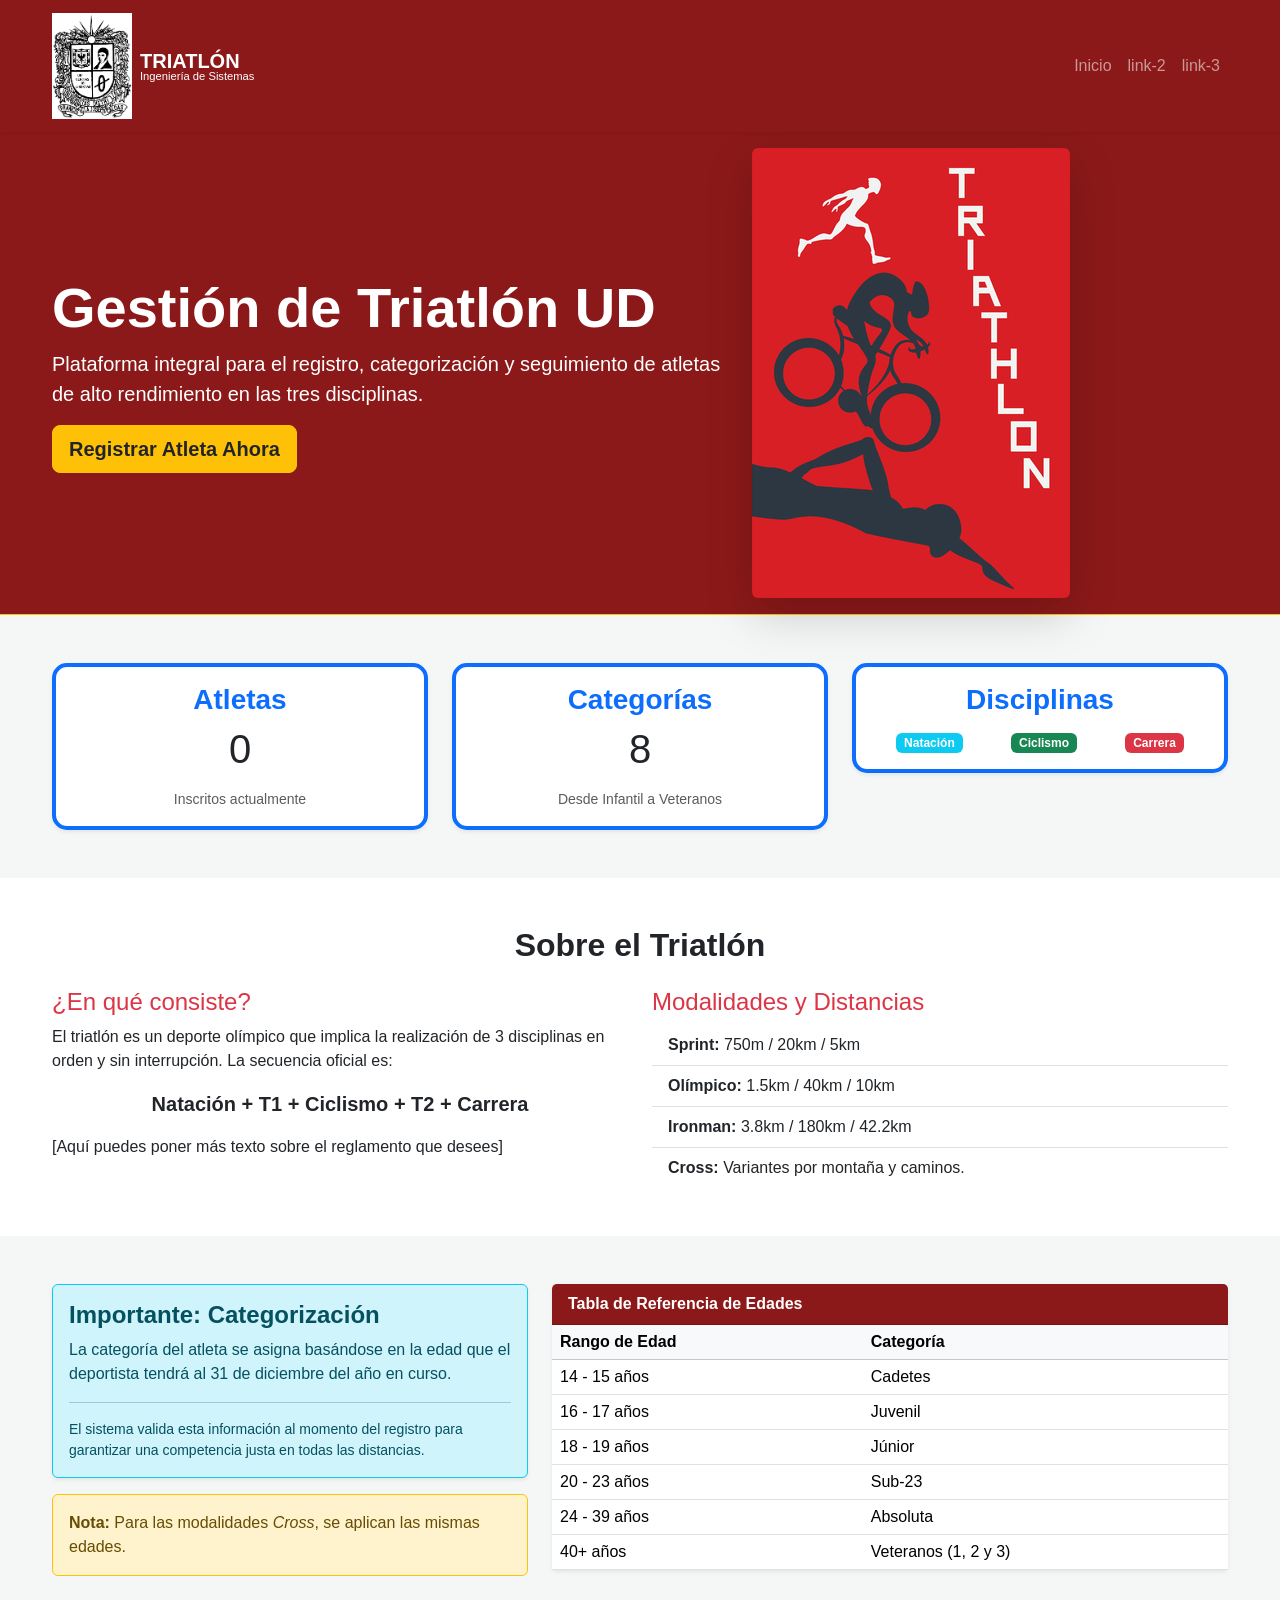
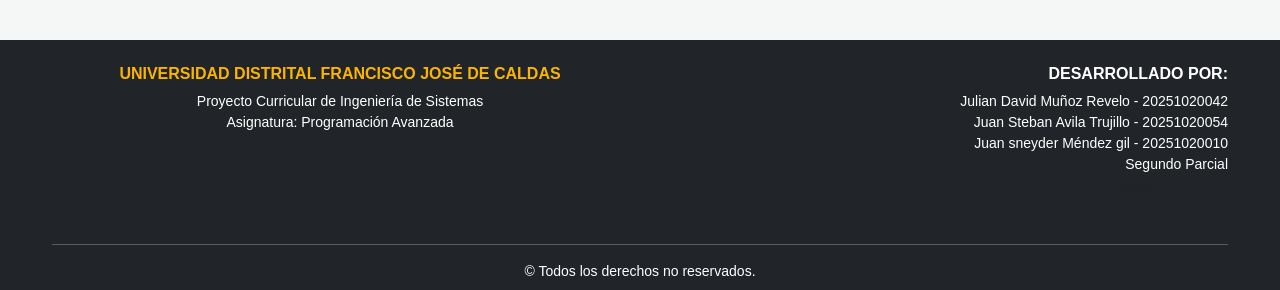
==== public_html/index.html @ f11abdf2 "Frontend dia 1 clases, inicio(hero) con informacion" ====
<html>
<head>
    <meta charset="UTF-8">
    
    <title>Triatlón UD - Gestión de Atletas</title>
    
    <!-- framework de bootrap 5 (no se descarga) -->
    
    <!-- Bootstrap es un framework de CSS (un conjunto de estilos ya escritos por profesionales)
    que nos permite diseñar interfaces bonitas, modernas y adaptables a celulares y computadores (responsive)
    sin tener que escribir miles de líneas de CSS desde cero. -->
    
    <link href="https://cdn.jsdelivr.net/npm/bootstrap@5.3.0/dist/css/bootstrap.min.css" rel="stylesheet">  
    
    <link rel="stylesheet" href="css/style.css">

</head>
<body>
    
    <!-- barra de navegacion (nav bar) -->
    
    <nav class="navbar navbar-expand navbar-dark bg-institucional shadow-sm">
    <div class="container">
        
        <!-- logo ud como boton por etiqueta <a> y href -->
        
        <a class="navbar-brand d-flex align-items-center" href="index.html">
            <img src="img/Logo Oficial UD sin color en png.png" alt=" img-UD" width="80" class="me-2">
            <div class="lh-1">
                <span class="fw-bold d-block">TRIATLÓN </span>
                <small class="style-subtitle" style="font-size: 0.7rem;">Ingeniería de Sistemas</small>
            </div>
        </a>
        
        <div class="navbar-nav">
            <a class="nav-link" href="index.html">Inicio</a>
            <a class="nav-link" href="#">link-2</a>
            <a class="nav-link" href="#">link-3</a>
        </div>
    </div>
</nav>
    
    <!-- Main-->
    <main class="main-content">
        
        <!-- bienvenida (se le llama hero section nose porque pero aja, le puse id hero) -->
        
        <!-- class="py-5" Agrega un padding (espacio interno) arriba y abajo de nivel 5. 
        Esto hace que la seccion no se vea apretada. hay un borde muy pequeño dorado que separa esta parte -->
        
        <section id="hero" class="py-3 text-white bg-institucional border-bottom border-warning">
    <div class="container">
        <div class="row align-items-center">
            
            <!-- En Bootstrap, el sistema de rejilla (grid) divide la pantalla en 12 columnas invisibles. 
            Cuando usas col-#, estás definiendo qué parte de ese total ocupa cada elemento. en porcentaje -->
            
            <div class="col-7">
                <h1 class="display-4 fw-bold">Gestión de Triatlón UD</h1>
                <p class="lead">Plataforma integral para el registro, categorización y seguimiento de atletas de alto rendimiento en las tres disciplinas.</p>
               
                <!-- boton de registrar atleta -->
                
                <a href="pages/registro.html" class="btn btn-warning btn-lg fw-bold text-dark">Registrar Atleta Ahora</a>
            </div>
            <div class="col-5">
                <img src="img/80789773-cartel-para-las-competiciones-de-triatlón-ilustración-vectorial-con-corredor-ciclista-y-nadador.jpg" alt="Triatlón" class="img-fluid rounded shadow-lg">
            </div>
        </div>
    </div>
</section>

        <!-- dashboard o seccion donde aparece atletas y categorias -->
<section id="dashboard" class="py-5">
    <div class="container">
        <div class="row text-center">
            <div class="col-4">
                
                <!-- card: Crea un recuadro con un borde gris muy fino, 
                fondo blanco y bordes redondeados. Es la base de la tarjeta. -->
                <div class="card card-deportiva shadow-sm p-3 border-start border-primary border-4">
                    <h3 class="fw-bold text-primary">Atletas</h3>
                    <!-- Después, con JavaScript, se busca este elemento
                    para cambiar el "0" por el número real de atletas que 
                    se tenga desde la base de datos. -->
                    <p class="display-6" id="count-atletas">0</p>
                    <small class="text-muted">Inscritos actualmente</small>
                </div>
            </div>
            <div class="col-4">
                <div class="card card-deportiva shadow-sm p-3 border-start border-primary border-4">
                    <h3 class="fw-bold text-primary">Categorías</h3>
                    <p class="display-6">8</p>
                    <small class="text-muted">Desde Infantil a Veteranos</small>
                </div>
            </div>
            <div class="col-4">
                <div class="card card-deportiva shadow-sm p-3 border-start border-primary border-4">
                    <h3 class="fw-bold text-primary">Disciplinas</h3>
                    <div class="d-flex justify-content-around mt-2">
                        <span class="badge bg-info">Natación</span>
                        <span class="badge bg-success">Ciclismo</span>
                        <span class="badge bg-danger">Carrera</span>
                    </div>
                </div>
            </div>
        </div>
    </div>
</section>

<section id="info-deporte" class="py-5 bg-white">
    <div class="container">
        <h2 class="text-center mb-4 fw-bold ">Sobre el Triatlón</h2>
        <!-- el row permite dos partes o partidos a la mitad ya que da las 12 unidades de ancho -->
        <div class="row">
            <div class="col-6">
                <h4 class="text-danger">¿En qué consiste?</h4>
                <p>El triatlón es un deporte olímpico que implica la realización de 3 disciplinas en orden y sin interrupción. La secuencia oficial es:</p>
                <p class="text-center fw-bold fs-5">
                    Natación + T1 + Ciclismo + T2 + Carrera
                </p>
                <p>[Aquí puedes poner más texto sobre el reglamento que desees]</p>
            </div>
            <div class="col-6">
                <h4 class="text-danger">Modalidades y Distancias</h4>
                <!-- lista de categorias -->
                <ul class="list-group list-group-flush">
                    <li class="list-group-item"><strong>Sprint:</strong> 750m / 20km / 5km</li>
                    <li class="list-group-item"><strong>Olímpico:</strong> 1.5km / 40km / 10km</li>
                    <li class="list-group-item"><strong>Ironman:</strong> 3.8km / 180km / 42.2km</li>
                    <li class="list-group-item"><strong>Cross:</strong> Variantes por montaña y caminos.</li>
                </ul>
            </div>
        </div>
    </div>
</section>  
        
        <!-- tabla de categorias -->
<section id="categorias" class="py-5">
    <div class="container">
        <div class="row">
            <div class="col-5">
                <!-- alert le da el relleno (padding) y bordes redondeados. 
                alert-info le aplica el color azul claro -->
                <div class="alert alert-info border-info shadow-sm">
                    <h4 class="alert-heading fw-bold">
                         Importante: Categorización
                    </h4>
                    <p>La categoría del atleta se asigna basándose en la edad que el deportista tendrá al 31 de diciembre del año en curso.</p>
                    <hr>
                    <p class="mb-0 small">El sistema valida esta información al momento del registro para garantizar una competencia justa en todas las distancias.</p>
                </div>

                <div class="alert alert-warning border-warning">
                    <strong>Nota:</strong> Para las modalidades <em>Cross</em>, se aplican las mismas edades.
                </div>
            </div>

            <div class="col-7">
                <div class="card border-0 shadow-sm">
                    <div class="card-header bg-institucional text-white fw-bold">
                        Tabla de Referencia de Edades
                    </div>
                    <table class="table mb-0">
                        <thead class="table-light">
                            <tr>
                                <th>Rango de Edad</th>
                                <th>Categoría</th>
                            </tr>
                        </thead>
                        <tbody>
                            <tr><td>14 - 15 años</td><td>Cadetes</td></tr>
                            <tr><td>16 - 17 años</td><td>Juvenil</td></tr>
                            <tr><td>18 - 19 años</td><td>Júnior</td></tr>
                            <tr><td>20 - 23 años</td><td>Sub-23</td></tr>
                            <tr><td>24 - 39 años</td><td>Absoluta</td></tr>
                            <tr><td>40+ años</td><td>Veteranos (1, 2 y 3)</td></tr>
                        </tbody>
                    </table>
                </div>
            </div>
        </div>
    </div>
</section>  
        
    </main>
    
    <!-- pie de pagina -->
    
    <footer class="bg-dark text-white pt-4 pb-2 mt-auto">
        <div class="container">
            <div class="row text-center text-start">
                <div class="col-6 mb-3">
                    <h6 class="text-uppercase fw-bold text-dorado">Universidad Distrital Francisco José de Caldas</h6>
                    <p class="small">Proyecto Curricular de Ingeniería de Sistemas<br>
                    Asignatura: Programación Avanzada</p>
                </div>
                <div class="col-6 text-md-end mb-3">
                    <h6 class="text-uppercase fw-bold">Desarrollado por:</h6>
                    <p class="small mb-0"> Julian David Muñoz Revelo - 20251020042 <br>
                                           Juan Steban Avila Trujillo - 20251020054 <br>
                                           Juan sneyder Méndez gil  - 20251020010 <br>
                                           Segundo Parcial</p>
                    <p class="small text-muted">Bogotá D.C. - 2026</p>
                </div>
            </div>
            <hr class="bg-secondary">
            <div class="text-center">
                <p class="small mb-0">&copy; Todos los derechos no reservados.</p>
            </div>
        </div>
    </footer>
    
    <!-- Importa el archivo de JavaScript de Bootstrap. Esto es necesario para dar vida a componentes interactivos
    como barras de navegación colapsables, menús desplegables y ventanas modales de alerta -->
    <script src="https://cdn.jsdelivr.net/npm/bootstrap@5.3.0/dist/js/bootstrap.bundle.min.js"></script>
    <script src="js/main.js"></script>
    
</body>
</html>
---- public_html/css/style.css ----
/* varibles colores (colorcitos de la ud) */
:root {
    --rojo-ud: #8c1919;    /* colores tomados de la editorial ud y todo */
    --dorado-ud: #fdb400; 
    --gris-fondo: #f4f7f6; 
    --negro: #000;
    --blanco: #fff;
}

/* Configuracion General */
body {
    font-family: sans-serif;
    background-color: var(--gris-fondo);
    display: flex;
    flex-direction: column;
    min-height: 100vh; /* el footer siempre esté abajo */
}

/* Clases personalizadas */
.bg-institucional {
    background-color: var(--rojo-ud) !important;
}

.text-dorado {
    color: var(--dorado-ud);
}

.main-content {
    flex: 1; /* Esto empuja el footer al fondo si hay poco contenido */
}

.container {
    max-width: 1200px; /* La pagina no crecera más de esto */
    margin: 0 auto;    /* La mantiene centrada en la pantalla */
}

/* suavisa los cambios de la tarjeta */
.card-deportiva {
    border-radius: 15px; /* Bordes más redondeados */
    transition: transform 0.3s ease, box-shadow 0.3s ease, border-color 0.3s ease;
    border: 2px solid transparent; /* espacio para el borde */
}

/* El efecto de levantarse y cambio de color con el mouse */
.card-deportiva:hover {
    transform: translateY(-10px); /* Eleva la tarjeta */
    box-shadow: 0 10px 20px rgba(0,0,0,0.15); /* Sombra más profunda */
    border-color: var(--dorado-ud); /* Este es el color amarillo 'warning' de Bootstrap pero no lo uso */
}
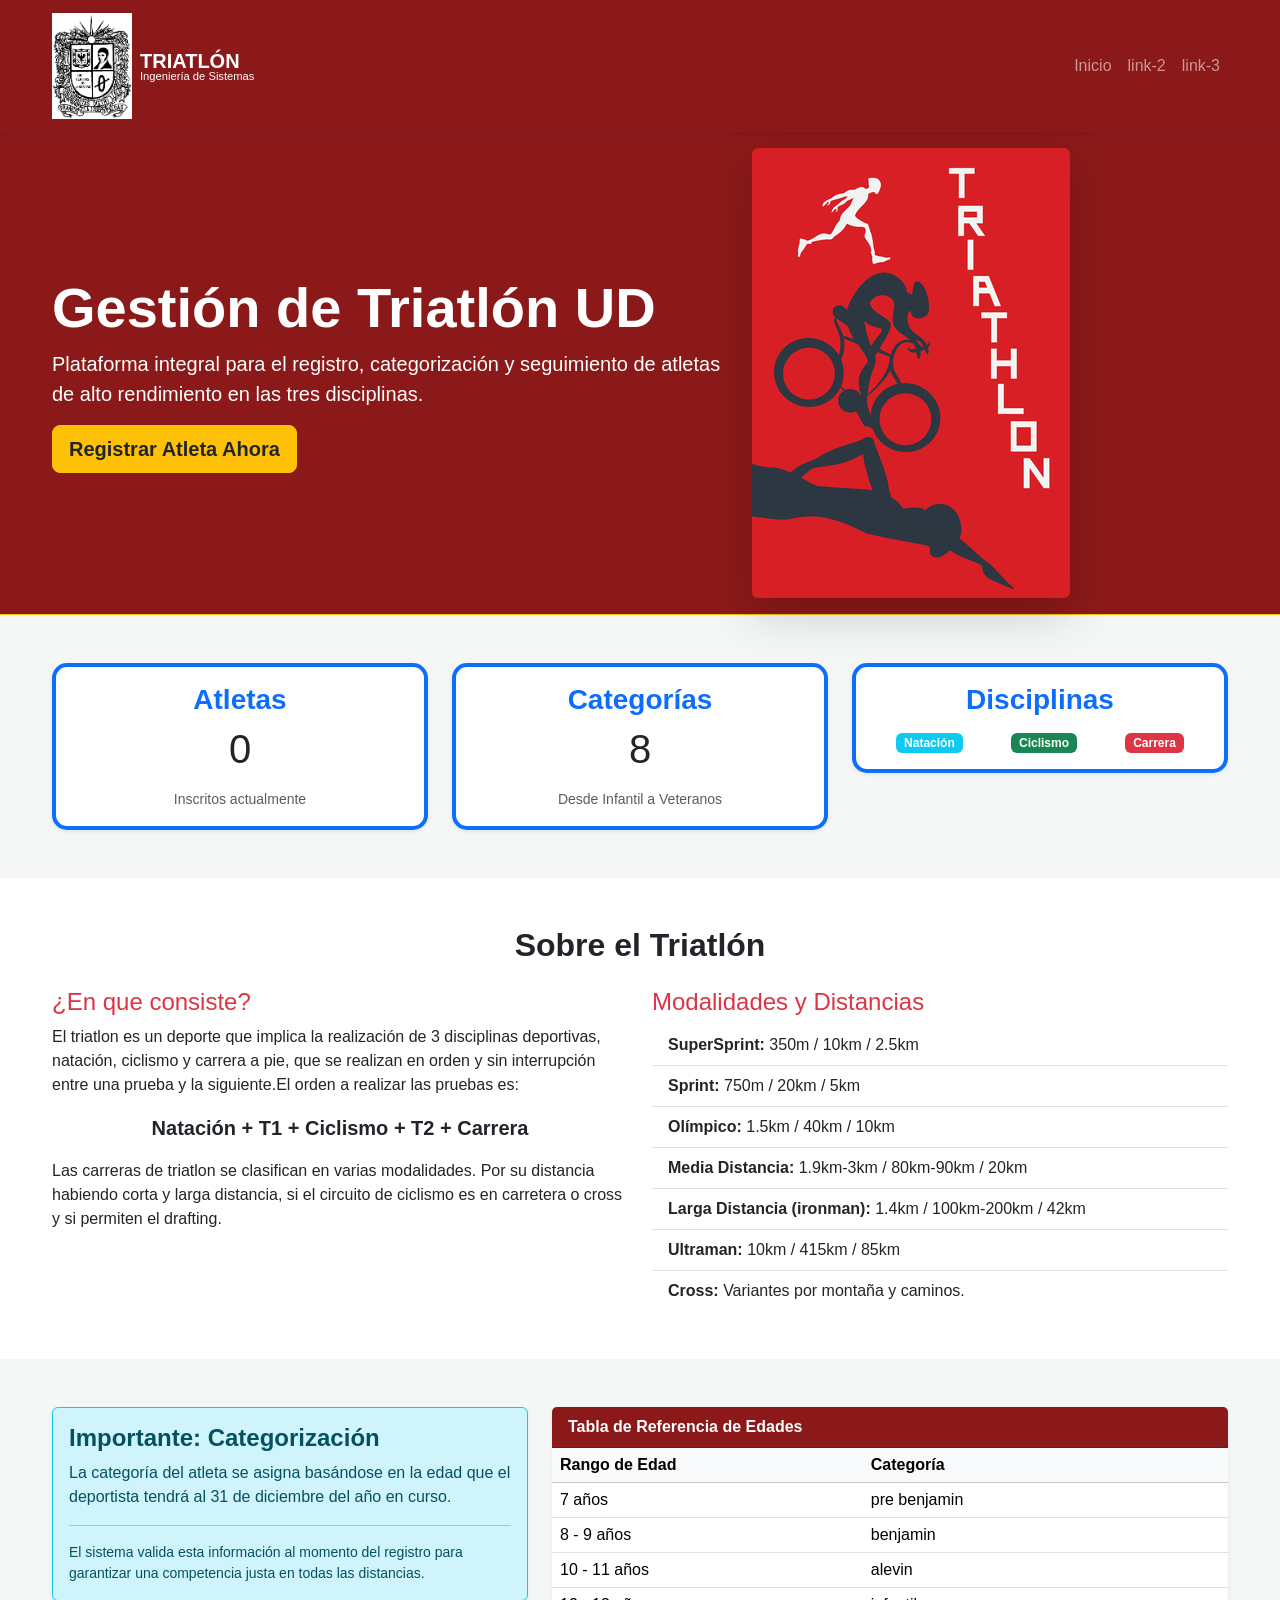
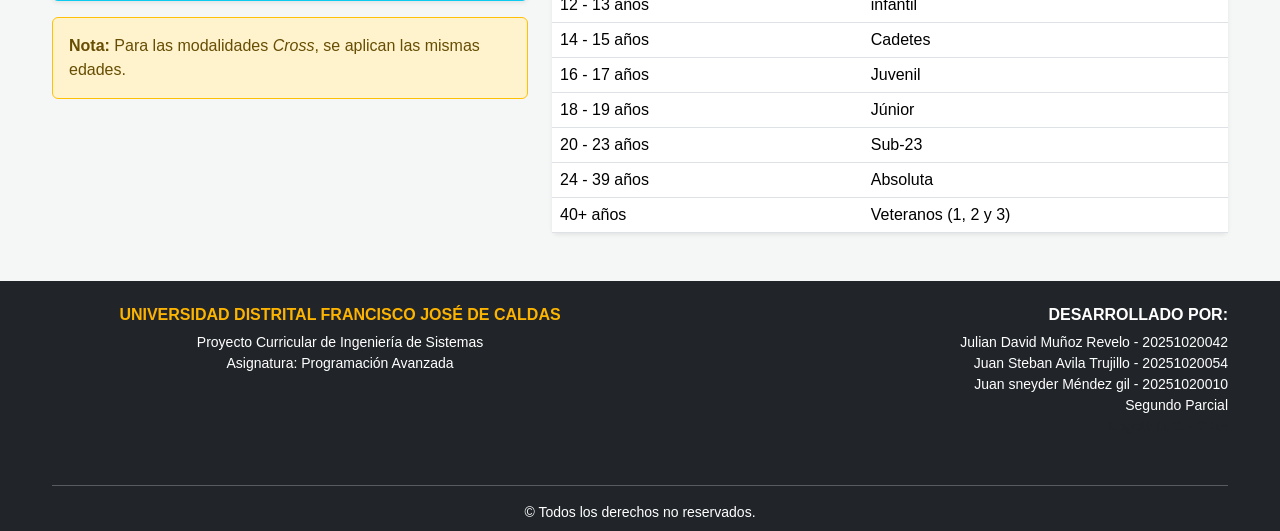
==== commit a9e47a1e: "Frontend dia 2 creacion de formularios y un poco de main.js no tiene buen diseño" ====
--- a/public_html/index.html
+++ b/public_html/index.html
@@ -1,6 +1,7 @@
 <html>
 <head>
     <meta charset="UTF-8">
+    <meta name="viewport" content="width=device-width, initial-scale=1.0">
     
     <title>Triatlón UD - Gestión de Atletas</title>
     
@@ -74,7 +75,7 @@
 <section id="dashboard" class="py-5">
     <div class="container">
         <div class="row text-center">
-            <div class="col-4">
+            <div class="col-4"> 
                 
                 <!-- card: Crea un recuadro con un borde gris muy fino, 
                 fondo blanco y bordes redondeados. Es la base de la tarjeta. -->
@@ -114,20 +115,26 @@
         <!-- el row permite dos partes o partidos a la mitad ya que da las 12 unidades de ancho -->
         <div class="row">
             <div class="col-6">
-                <h4 class="text-danger">¿En qué consiste?</h4>
-                <p>El triatlón es un deporte olímpico que implica la realización de 3 disciplinas en orden y sin interrupción. La secuencia oficial es:</p>
+                <h4 class="text-danger">¿En que consiste?</h4>
+                <p>El triatlon es un deporte que implica la realización de 3 disciplinas deportivas, natación, ciclismo y 
+                    carrera a pie, que se realizan en orden y sin interrupción entre una prueba y la siguiente.El orden a 
+                    realizar las pruebas es: </p>
                 <p class="text-center fw-bold fs-5">
                     Natación + T1 + Ciclismo + T2 + Carrera
                 </p>
-                <p>[Aquí puedes poner más texto sobre el reglamento que desees]</p>
+                <p>Las carreras de triatlon se clasifican en varias modalidades. Por su distancia habiendo corta y larga distancia,
+                si el circuito de ciclismo es en carretera o cross y si permiten el drafting.</p>
             </div>
             <div class="col-6">
                 <h4 class="text-danger">Modalidades y Distancias</h4>
                 <!-- lista de categorias -->
                 <ul class="list-group list-group-flush">
+                    <li class="list-group-item"><strong>SuperSprint:</strong> 350m / 10km / 2.5km</li>
                     <li class="list-group-item"><strong>Sprint:</strong> 750m / 20km / 5km</li>
                     <li class="list-group-item"><strong>Olímpico:</strong> 1.5km / 40km / 10km</li>
-                    <li class="list-group-item"><strong>Ironman:</strong> 3.8km / 180km / 42.2km</li>
+                    <li class="list-group-item"><strong>Media Distancia:</strong> 1.9km-3km / 80km-90km / 20km</li>
+                    <li class="list-group-item"><strong>Larga Distancia (ironman):</strong> 1.4km / 100km-200km / 42km</li>
+                    <li class="list-group-item"><strong>Ultraman:</strong> 10km / 415km / 85km</li>
                     <li class="list-group-item"><strong>Cross:</strong> Variantes por montaña y caminos.</li>
                 </ul>
             </div>
@@ -169,6 +176,10 @@
                             </tr>
                         </thead>
                         <tbody>
+                            <tr><td>7 años</td><td>pre benjamin</td></tr>
+                            <tr><td>8 - 9 años</td><td>benjamin</td></tr>
+                            <tr><td>10 - 11 años</td><td>alevin</td></tr>
+                            <tr><td>12 - 13 años</td><td>infantil</td></tr>
                             <tr><td>14 - 15 años</td><td>Cadetes</td></tr>
                             <tr><td>16 - 17 años</td><td>Juvenil</td></tr>
                             <tr><td>18 - 19 años</td><td>Júnior</td></tr>
@@ -212,7 +223,7 @@
     </footer>
     
     <!-- Importa el archivo de JavaScript de Bootstrap. Esto es necesario para dar vida a componentes interactivos
-    como barras de navegación colapsables, menús desplegables y ventanas modales de alerta -->
+    como barras de navegación colapsables, menus desplegables y ventanas modales de alerta -->
     <script src="https://cdn.jsdelivr.net/npm/bootstrap@5.3.0/dist/js/bootstrap.bundle.min.js"></script>
     <script src="js/main.js"></script>
     
